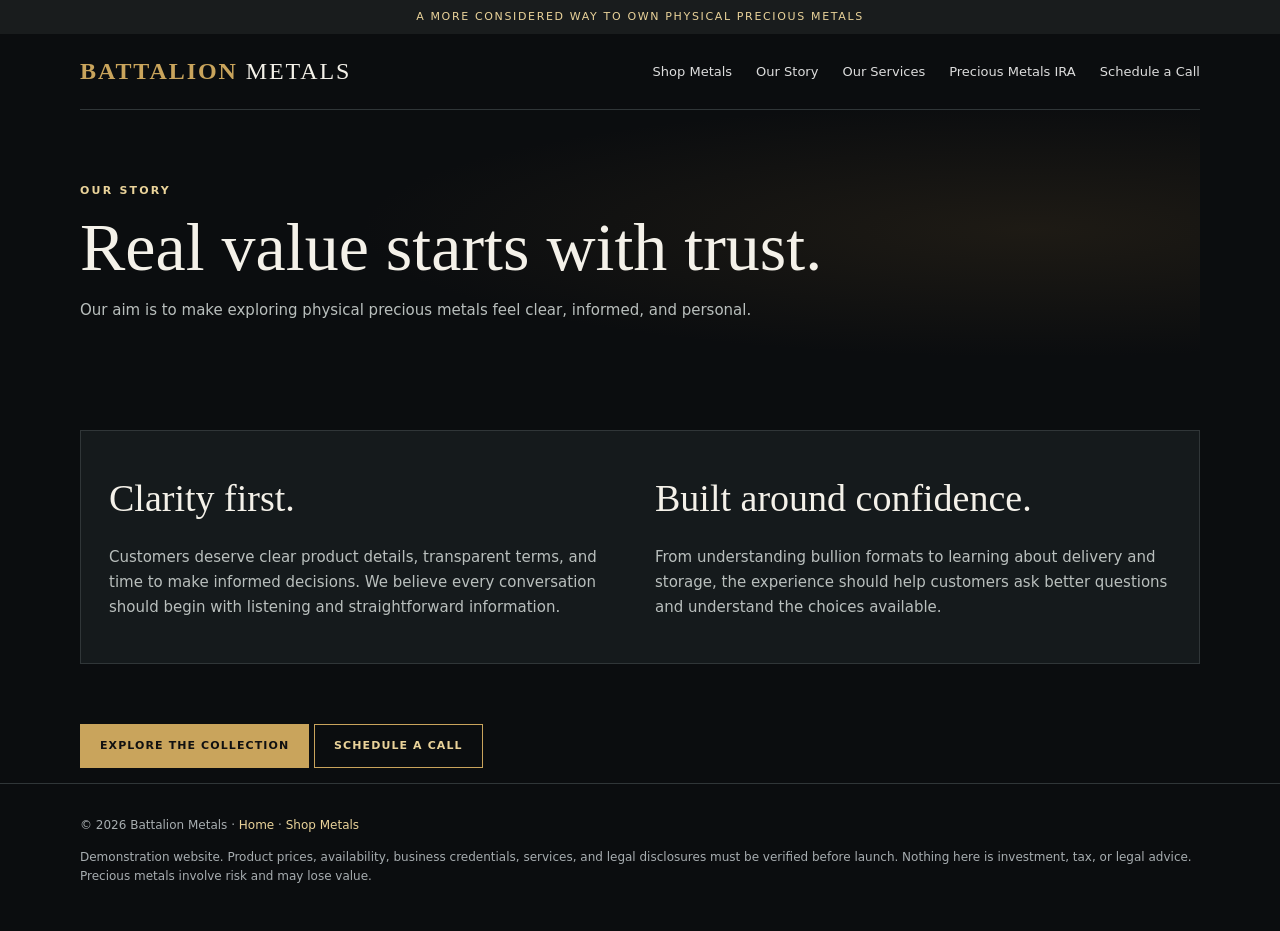
==== about/index.html @ 7efad6c7 "Add about page" ====
<!doctype html><html lang="en"><head><meta charset="utf-8"><meta name="viewport" content="width=device-width,initial-scale=1"><meta name="description" content="Our Story | Battalion Metals"><title>Our Story | Battalion Metals</title><style>
:root{--bg:#0b0d0f;--panel:#151a1c;--gold:#c9a45c;--pale:#ead39a;--muted:#a7adb0;--line:#303638;--white:#f4f1e9}*{box-sizing:border-box}body{margin:0;background:var(--bg);color:var(--white);font:15px/1.65 system-ui,sans-serif}a{color:inherit;text-decoration:none}.wrap{width:min(1120px,92%);margin:auto}.top{padding:8px;text-align:center;background:#191c1d;color:var(--pale);font-size:11px;letter-spacing:.15em;text-transform:uppercase}.nav{height:76px;display:flex;align-items:center;justify-content:space-between;gap:20px;border-bottom:1px solid var(--line)}.brand{font:24px Georgia;letter-spacing:.08em}.brand b{color:var(--gold)}nav{display:flex;gap:24px;font-size:13px;color:#ddd}.btn{display:inline-block;padding:12px 19px;background:var(--gold);color:#111;font-size:11px;font-weight:800;letter-spacing:.1em;text-transform:uppercase;border:1px solid var(--gold)}.ghost{background:transparent;color:var(--pale)}.hero{padding:72px 0;background:radial-gradient(ellipse at 85% 40%,#604a2838,transparent 50%)}.eyebrow{color:var(--pale);font-size:11px;letter-spacing:.2em;text-transform:uppercase;font-weight:700}h1,h2,h3{font-family:Georgia;font-weight:400}h1{font-size:clamp(42px,6vw,68px);line-height:1.04;margin:12px 0}h2{font-size:38px;margin:8px 0 16px}.muted{color:#b9bfbd;max-width:680px}.grid{display:grid;grid-template-columns:repeat(3,1fr);gap:18px;padding:20px 0 70px}.card{background:var(--panel);border:1px solid var(--line);overflow:hidden}.card img{display:block;width:100%;height:225px;object-fit:contain;background:#171d1f}.card .body{padding:20px}.card h3{font-size:25px;margin:5px 0}.card p{color:var(--muted);font-size:13px}.links{display:flex;gap:10px;flex-wrap:wrap;margin:24px 0}.links a{border:1px solid #665532;padding:9px 14px;color:var(--pale);font-size:12px}.panel{padding:28px;background:var(--panel);border:1px solid var(--line);margin:20px 0 60px}.columns{display:grid;grid-template-columns:1fr 1fr;gap:30px}.footer{border-top:1px solid var(--line);padding:32px 0;color:var(--muted);font-size:12px}.footer a{color:var(--pale)}@media(max-width:750px){nav{gap:10px;flex-wrap:wrap;justify-content:flex-end;font-size:11px}.nav{height:auto;min-height:70px}.grid,.columns{grid-template-columns:1fr}.card img{height:200px}}
</style></head><body><div class="top">A more considered way to own physical precious metals</div><header class="wrap nav"><a class="brand" href="../"><b>BATTALION</b> METALS</a><nav><a href="../store/">Shop Metals</a><a href="../about/">Our Story</a><a href="../services/">Our Services</a><a href="../services/ira/">Precious Metals IRA</a><a href="../services/consultation/">Schedule a Call</a></nav></header><main class="wrap"><section class="hero"><div class="eyebrow">Our Story</div><h1>Real value starts with trust.</h1><p class="muted">Our aim is to make exploring physical precious metals feel clear, informed, and personal.</p></section><section class="panel columns"><div><h2>Clarity first.</h2><p class="muted">Customers deserve clear product details, transparent terms, and time to make informed decisions. We believe every conversation should begin with listening and straightforward information.</p></div><div><h2>Built around confidence.</h2><p class="muted">From understanding bullion formats to learning about delivery and storage, the experience should help customers ask better questions and understand the choices available.</p></div></section><p><a class="btn" href="../store/">Explore the collection</a> <a class="btn ghost" href="../services/consultation/">Schedule a call</a></p></main><footer class="footer"><div class="wrap">© <span id="year"></span> Battalion Metals · <a href="../">Home</a> · <a href="../store/">Shop Metals</a><p>Demonstration website. Product prices, availability, business credentials, services, and legal disclosures must be verified before launch. Nothing here is investment, tax, or legal advice. Precious metals involve risk and may lose value.</p></div></footer><script>document.getElementById('year').textContent=new Date().getFullYear()</script></body></html>
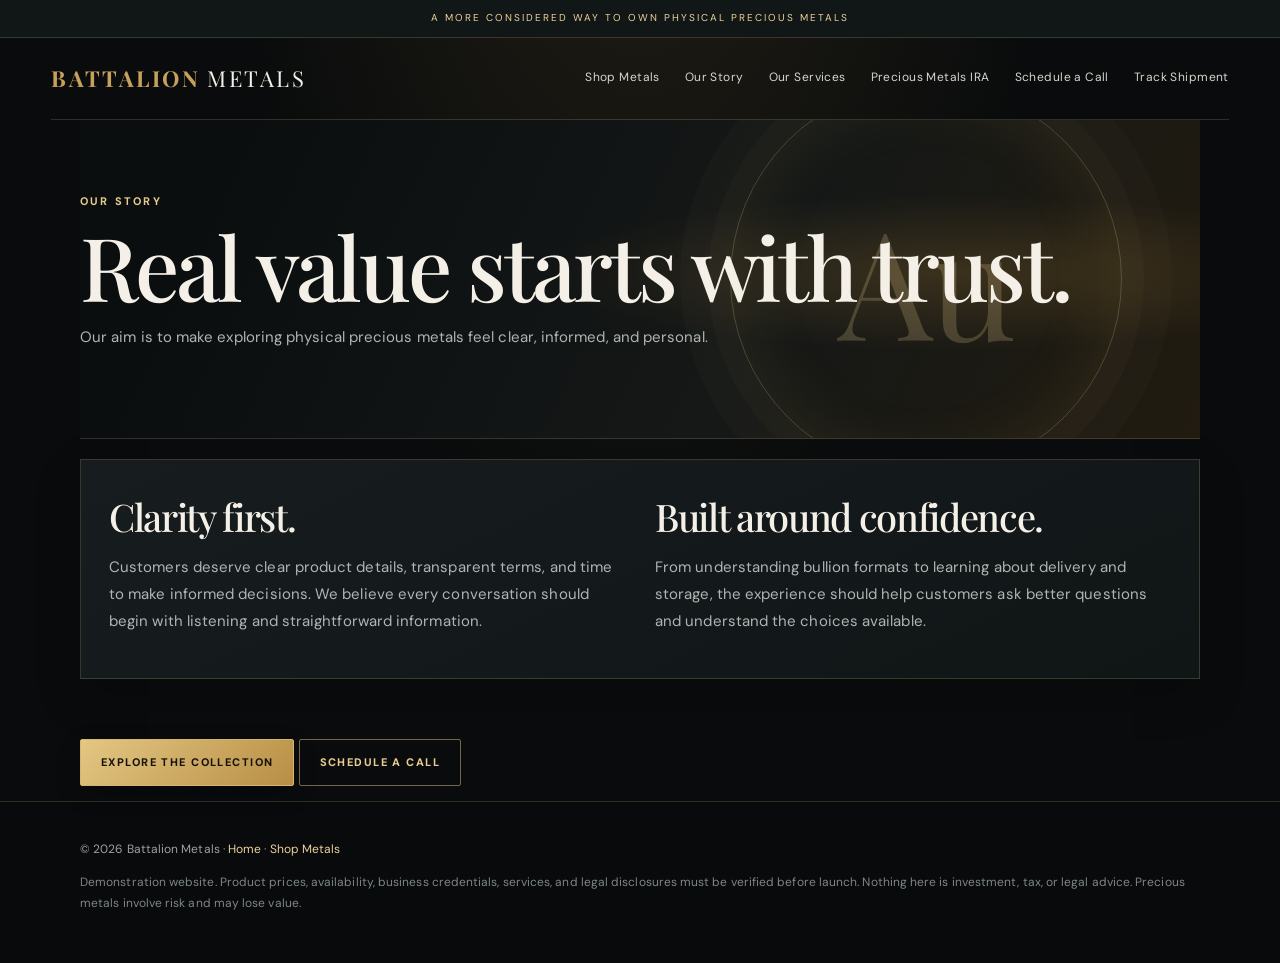
==== commit 0b044b55: "Apply premium responsive design across site" ====
--- a/about/index.html
+++ b/about/index.html
@@ -1,3 +1,3 @@
 <!doctype html><html lang="en"><head><meta charset="utf-8"><meta name="viewport" content="width=device-width,initial-scale=1"><meta name="description" content="Our Story | Battalion Metals"><title>Our Story | Battalion Metals</title><style>
 :root{--bg:#0b0d0f;--panel:#151a1c;--gold:#c9a45c;--pale:#ead39a;--muted:#a7adb0;--line:#303638;--white:#f4f1e9}*{box-sizing:border-box}body{margin:0;background:var(--bg);color:var(--white);font:15px/1.65 system-ui,sans-serif}a{color:inherit;text-decoration:none}.wrap{width:min(1120px,92%);margin:auto}.top{padding:8px;text-align:center;background:#191c1d;color:var(--pale);font-size:11px;letter-spacing:.15em;text-transform:uppercase}.nav{height:76px;display:flex;align-items:center;justify-content:space-between;gap:20px;border-bottom:1px solid var(--line)}.brand{font:24px Georgia;letter-spacing:.08em}.brand b{color:var(--gold)}nav{display:flex;gap:24px;font-size:13px;color:#ddd}.btn{display:inline-block;padding:12px 19px;background:var(--gold);color:#111;font-size:11px;font-weight:800;letter-spacing:.1em;text-transform:uppercase;border:1px solid var(--gold)}.ghost{background:transparent;color:var(--pale)}.hero{padding:72px 0;background:radial-gradient(ellipse at 85% 40%,#604a2838,transparent 50%)}.eyebrow{color:var(--pale);font-size:11px;letter-spacing:.2em;text-transform:uppercase;font-weight:700}h1,h2,h3{font-family:Georgia;font-weight:400}h1{font-size:clamp(42px,6vw,68px);line-height:1.04;margin:12px 0}h2{font-size:38px;margin:8px 0 16px}.muted{color:#b9bfbd;max-width:680px}.grid{display:grid;grid-template-columns:repeat(3,1fr);gap:18px;padding:20px 0 70px}.card{background:var(--panel);border:1px solid var(--line);overflow:hidden}.card img{display:block;width:100%;height:225px;object-fit:contain;background:#171d1f}.card .body{padding:20px}.card h3{font-size:25px;margin:5px 0}.card p{color:var(--muted);font-size:13px}.links{display:flex;gap:10px;flex-wrap:wrap;margin:24px 0}.links a{border:1px solid #665532;padding:9px 14px;color:var(--pale);font-size:12px}.panel{padding:28px;background:var(--panel);border:1px solid var(--line);margin:20px 0 60px}.columns{display:grid;grid-template-columns:1fr 1fr;gap:30px}.footer{border-top:1px solid var(--line);padding:32px 0;color:var(--muted);font-size:12px}.footer a{color:var(--pale)}@media(max-width:750px){nav{gap:10px;flex-wrap:wrap;justify-content:flex-end;font-size:11px}.nav{height:auto;min-height:70px}.grid,.columns{grid-template-columns:1fr}.card img{height:200px}}
-</style></head><body><div class="top">A more considered way to own physical precious metals</div><header class="wrap nav"><a class="brand" href="../"><b>BATTALION</b> METALS</a><nav><a href="../store/">Shop Metals</a><a href="../about/">Our Story</a><a href="../services/">Our Services</a><a href="../services/ira/">Precious Metals IRA</a><a href="../services/consultation/">Schedule a Call</a></nav></header><main class="wrap"><section class="hero"><div class="eyebrow">Our Story</div><h1>Real value starts with trust.</h1><p class="muted">Our aim is to make exploring physical precious metals feel clear, informed, and personal.</p></section><section class="panel columns"><div><h2>Clarity first.</h2><p class="muted">Customers deserve clear product details, transparent terms, and time to make informed decisions. We believe every conversation should begin with listening and straightforward information.</p></div><div><h2>Built around confidence.</h2><p class="muted">From understanding bullion formats to learning about delivery and storage, the experience should help customers ask better questions and understand the choices available.</p></div></section><p><a class="btn" href="../store/">Explore the collection</a> <a class="btn ghost" href="../services/consultation/">Schedule a call</a></p></main><footer class="footer"><div class="wrap">© <span id="year"></span> Battalion Metals · <a href="../">Home</a> · <a href="../store/">Shop Metals</a><p>Demonstration website. Product prices, availability, business credentials, services, and legal disclosures must be verified before launch. Nothing here is investment, tax, or legal advice. Precious metals involve risk and may lose value.</p></div></footer><script>document.getElementById('year').textContent=new Date().getFullYear()</script></body></html>+</style><meta name="theme-color" content="#090b0c"><link rel="stylesheet" href="../assets/site.css"></head><body><div class="top">A more considered way to own physical precious metals</div><header class="wrap nav"><a class="brand" href="../"><b>BATTALION</b> METALS</a><nav><a href="../store/">Shop Metals</a><a href="../about/">Our Story</a><a href="../services/">Our Services</a><a href="../services/ira/">Precious Metals IRA</a><a href="../services/consultation/">Schedule a Call</a><a href="../track.html">Track Shipment</a></nav></header><main class="wrap"><section class="hero"><div class="eyebrow">Our Story</div><h1>Real value starts with trust.</h1><p class="muted">Our aim is to make exploring physical precious metals feel clear, informed, and personal.</p></section><section class="panel columns"><div><h2>Clarity first.</h2><p class="muted">Customers deserve clear product details, transparent terms, and time to make informed decisions. We believe every conversation should begin with listening and straightforward information.</p></div><div><h2>Built around confidence.</h2><p class="muted">From understanding bullion formats to learning about delivery and storage, the experience should help customers ask better questions and understand the choices available.</p></div></section><p><a class="btn" href="../store/">Explore the collection</a> <a class="btn ghost" href="../services/consultation/">Schedule a call</a></p></main><footer class="footer"><div class="wrap">© <span id="year"></span> Battalion Metals · <a href="../">Home</a> · <a href="../store/">Shop Metals</a><p>Demonstration website. Product prices, availability, business credentials, services, and legal disclosures must be verified before launch. Nothing here is investment, tax, or legal advice. Precious metals involve risk and may lose value.</p></div></footer><script>document.getElementById('year').textContent=new Date().getFullYear()</script></body></html>
--- a/assets/site.css
+++ b/assets/site.css
@@ -0,0 +1,40 @@
+@import url('https://fonts.googleapis.com/css2?family=DM+Sans:wght@400;500;600;700&family=Playfair+Display:wght@500;600;700&display=swap');
+:root{--bg:#090b0c;--panel:#121719;--panel2:#171d1f;--gold:#c6a15b;--gold2:#e7cd91;--ink:#f4f0e7;--muted:#aeb5b3;--line:rgba(231,205,145,.18);--serif:'Playfair Display',Georgia,serif;--sans:'DM Sans',Arial,sans-serif}
+html{scroll-padding-top:100px}body{font-family:var(--sans)!important;background:radial-gradient(ellipse at 50% -30%,#242016 0,transparent 48%),var(--bg)!important;color:var(--ink)!important;letter-spacing:.005em}
+a{transition:color .2s ease,background .2s ease,border-color .2s ease}a:hover{color:var(--gold2)}
+.top{background:#111617!important;border-bottom:1px solid var(--line);font-size:10px!important;letter-spacing:.2em!important;padding:10px!important}
+.header{background:rgba(9,11,12,.94)!important;backdrop-filter:blur(16px);border-bottom:1px solid var(--line)!important}
+.nav{width:min(1200px,92%)!important;min-height:82px!important;height:auto!important;margin:0 auto!important;padding:14px 0!important;display:flex!important;align-items:center!important;justify-content:space-between!important;gap:22px!important;flex-wrap:wrap}
+.brand{font-family:var(--serif)!important;font-size:22px!important;letter-spacing:.11em!important;white-space:nowrap}.brand b{color:var(--gold)!important}
+nav{display:flex!important;align-items:center;justify-content:center;gap:clamp(12px,2vw,25px)!important;flex-wrap:wrap;font-size:12px!important;letter-spacing:.035em}
+nav a{color:#d7d5ce!important;padding:7px 0;position:relative}nav a:hover{color:var(--gold2)!important}
+nav a:after{content:"";position:absolute;left:0;right:100%;bottom:0;height:1px;background:var(--gold);transition:right .2s}nav a:hover:after{right:0}
+.btn{border-radius:2px!important;background:linear-gradient(135deg,#e3c783,#b88e45)!important;color:#17130b!important;border:1px solid #d6b66f!important;padding:13px 20px!important;letter-spacing:.13em!important;box-shadow:0 8px 25px #0003;transition:transform .2s,box-shadow .2s!important}
+.btn:hover{transform:translateY(-2px);box-shadow:0 12px 30px #0006!important;background:linear-gradient(135deg,#f0d99d,#c39b53)!important}
+.btn.ghost,.ghost{background:transparent!important;color:var(--gold2)!important;border-color:rgba(231,205,145,.48)!important;box-shadow:none!important}
+.hero{position:relative;overflow:hidden;background:radial-gradient(ellipse at 78% 48%,rgba(177,133,57,.22),transparent 33%),linear-gradient(115deg,#0b0e0f 12%,#151817 60%,#211b10 100%)!important;border-bottom:1px solid var(--line)}
+.hero:after{content:"";position:absolute;right:7%;top:50%;width:min(33vw,390px);aspect-ratio:1;border-radius:50%;transform:translateY(-50%);border:1px solid rgba(231,205,145,.26);box-shadow:0 0 0 22px rgba(231,205,145,.025),0 0 0 50px rgba(231,205,145,.02),inset 0 0 70px rgba(198,161,91,.12);pointer-events:none}
+.hero:before{content:"Au";position:absolute;right:calc(7% + min(16.5vw,195px));top:50%;transform:translate(50%,-50%);font:clamp(70px,12vw,150px)/1 var(--serif);color:rgba(231,205,145,.22);pointer-events:none}
+.hero article,.hero .wrap,.hero .eyebrow,.hero h1,.hero p,.hero .actions,.hero .trust{position:relative;z-index:1}
+.hero article{max-width:690px!important}.hero h1,h1,h2{font-family:var(--serif)!important;letter-spacing:-.035em!important;font-weight:500!important}
+.hero h1{font-size:clamp(52px,7vw,88px)!important;line-height:.99!important}
+.eyebrow,.tag{font-family:var(--sans)!important;color:var(--gold2)!important;letter-spacing:.2em!important;font-weight:700!important}
+p{line-height:1.8}.muted,.info p,.feature p{color:var(--muted)!important}
+.section{padding:clamp(58px,8vw,100px) 0!important}
+.heading{max-width:700px}.heading h2,h2{line-height:1.1!important}
+.product,.feature,.panel,.modalbox,.seal{background:linear-gradient(155deg,#171d1f,#101516)!important;border:1px solid var(--line)!important;box-shadow:0 16px 44px rgba(0,0,0,.18)}
+.product,.feature{transition:transform .25s,border-color .25s,box-shadow .25s}.product:hover,.feature:hover{transform:translateY(-5px);border-color:rgba(231,205,145,.45)!important;box-shadow:0 22px 48px #0005}
+.art{background:radial-gradient(circle at 50% 45%,rgba(198,161,91,.17),transparent 58%),linear-gradient(145deg,#1c2425,#111617)!important}
+.info{padding:20px!important}.info h3,.feature h3{font-family:var(--serif)!important;font-weight:500!important}
+.info button{border:1px solid rgba(231,205,145,.45)!important;color:var(--gold2)!important;letter-spacing:.1em;font-size:10px;transition:background .2s}.info button:hover{background:rgba(198,161,91,.12)!important}
+.banner{background:linear-gradient(110deg,#171d1e,#211b10)!important;border:1px solid rgba(231,205,145,.34)!important;padding:clamp(25px,5vw,48px)!important}
+.ticker{background:#101516!important;border-color:var(--line)!important}.ticker b{font-family:var(--serif)!important}
+.faq details{border-color:var(--line)!important;padding:21px 0!important}.faq summary{font-family:var(--serif)!important}
+input,textarea,select{border-radius:2px!important;background:#0b1011!important;border:1px solid rgba(231,205,145,.24)!important;color:var(--ink)!important;padding:15px!important;font:inherit!important}
+input:focus,textarea:focus,select:focus{outline:1px solid var(--gold)!important;border-color:var(--gold)!important}
+footer,.footer{background:#080a0b!important;border-top:1px solid var(--line)!important;color:#9ba3a1!important;padding:38px 0!important}
+.disclaimer,.footer p{line-height:1.7!important;color:#7e8784!important}
+.modal{backdrop-filter:blur(8px)}
+@media(max-width:900px){.hero:after{right:-8%;opacity:.65}.hero:before{right:9%;opacity:.8}.nav{justify-content:center!important}.nav nav{width:100%;gap:12px 20px!important}.header .nav{justify-content:space-between!important}.header .nav nav{width:auto}}
+@media(max-width:600px){.nav{gap:12px!important}.nav nav{font-size:11px!important;gap:8px 14px!important}.hero{min-height:500px}.hero:after{width:220px;right:-95px;top:68%;opacity:.4}.hero:before{right:18%;top:68%;font-size:76px}.trust{gap:12px!important}.grid{grid-template-columns:repeat(2,minmax(0,1fr))!important}.ticker .wrap{gap:16px!important}.banner{gap:15px!important}}
+@media(prefers-reduced-motion:reduce){*,*:before,*:after{scroll-behavior:auto!important;transition:none!important;animation:none!important}}
